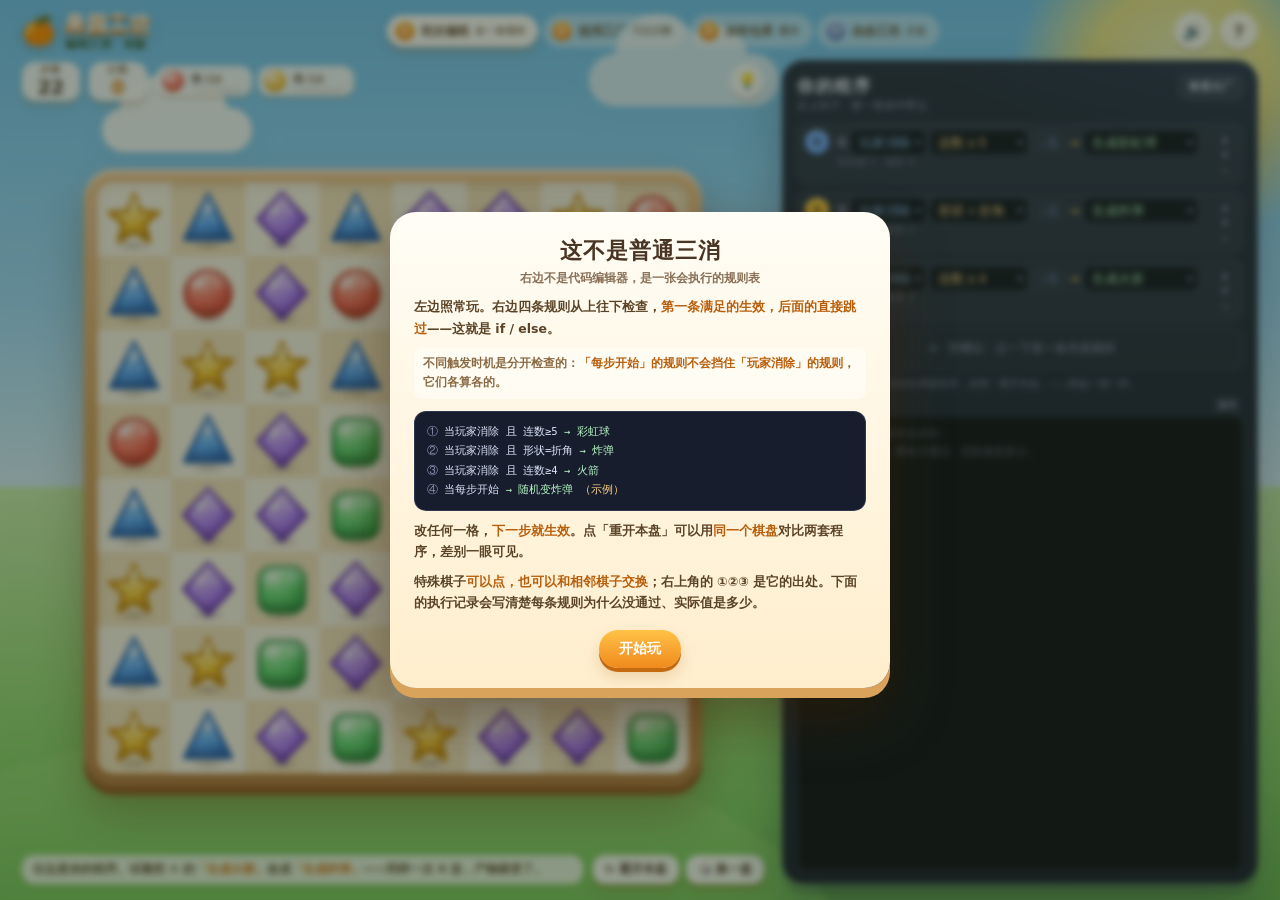
==== site/match3-program/index.html @ a294533b "feat: 新增「编程三消」初版（/match3-program/） - 果园工坊：8×8 三消 + 可编辑 4 槽规则表 + 执行日志 + 4 关 - 引擎/渲染分离，规则按触发时机分 if 链，特" ====
<!DOCTYPE html>
<html lang="zh-CN">
<head>
<meta charset="utf-8">
<meta name="viewport" content="width=device-width, initial-scale=1, viewport-fit=cover">
<meta name="theme-color" content="#6fc3f2">
<title>果园工坊 · 编程三消</title>
<link rel="icon" href="data:image/svg+xml,%3Csvg xmlns='http://www.w3.org/2000/svg' viewBox='0 0 100 100'%3E%3Crect width='100' height='100' rx='22' fill='%23fff3d6'/%3E%3Ccircle cx='32' cy='33' r='18' fill='%23ff6b5b'/%3E%3Cpath d='M67 12 l6.5 13.5 15 2.2 -10.9 10.6 2.6 15 -13.2 -7 -13.2 7 2.6 -15 -10.9 -10.6 15 -2.2z' fill='%23ffc93c'/%3E%3Crect x='18' y='60' width='26' height='26' rx='8' fill='%235fd97a'/%3E%3Cpath d='M68 57 l19 16 -19 16 -19 -16z' fill='%23b07cff'/%3E%3C/svg%3E">
<link rel="stylesheet" href="css/base.css">
<link rel="stylesheet" href="css/style.css">
</head>
<body>

<!-- ===== 背景 ===== -->
<div class="scene" aria-hidden="true">
  <div class="sun"></div>
  <div class="cloud c1"></div>
  <div class="cloud c2"></div>
  <div class="cloud c3"></div>
  <div class="hill h2"></div>
  <div class="hill h1"></div>
</div>

<main class="app">

  <header class="topbar">
    <div class="brand">
      <span class="brand-mark">🍊</span>
      <div class="brand-tx">
        <h1>果园工坊</h1>
        <p>编程三消 <i>·</i> 初版</p>
      </div>
    </div>
    <nav id="levelTabs" class="level-tabs" aria-label="关卡"></nav>
    <div class="top-actions">
      <button id="btnSound" class="ibtn" title="音效开关">🔊</button>
      <button id="btnHelp" class="ibtn" title="怎么玩">?</button>
    </div>
  </header>

  <div class="stage">

    <!-- ================= 左：盘面 ================= -->
    <section class="play-col">
      <div class="hud">
        <div class="hud-stat moves" id="movesBox"><span>步数</span><b id="hudMoves">22</b></div>
        <div class="hud-stat score"><span>分数</span><b id="hudScore">0</b></div>
        <div id="goalbar" class="goalbar"></div>
        <div class="hud-tools">
          <button id="btnHint" class="tool" title="提示">💡</button>
        </div>
      </div>

      <div class="board-wrap" id="boardWrap">
        <div id="board" class="board">
          <div id="cells" class="cells"></div>
          <div id="tiles" class="tiles"></div>
          <div id="ice" class="ice-layer"></div>
          <div id="fx" class="fx"></div>
        </div>
      </div>

      <div class="play-foot">
        <p id="levelTip" class="level-tip"></p>
        <div class="board-actions">
          <button id="btnRestart" class="btn soft">↻ 重开本盘</button>
          <button id="btnNew" class="btn soft">🎲 换一盘</button>
        </div>
      </div>
    </section>

    <!-- ================= 右：程序 ================= -->
    <aside class="panel">
      <div class="panel-head">
        <div>
          <h2>你的程序</h2>
          <p>从上到下 · 第一条命中即止</p>
        </div>
        <button id="btnFactory" class="mini">恢复出厂</button>
      </div>

      <div id="rules" class="rules"></div>

      <div class="panel-note">
        改完，下一步生效。想对比两套程序，就用「重开本盘」——棋盘一模一样。
      </div>

      <div class="log-head">
        <h3>执行记录</h3>
        <button id="btnClearLog" class="mini ghost">清空</button>
      </div>
      <div id="log" class="log">
        <div class="log-empty">走一步。这里会逐条告诉你：<br>哪条规则触发了，哪条没通过、实际值是多少。</div>
      </div>

      <div id="recRow" class="rec-row"></div>
    </aside>

  </div>
</main>

<div id="overlay" class="overlay hidden"><div id="dialog" class="dialog"></div></div>
<div id="toast" class="toast"></div>

<!-- ============================================================
     棋子美术：沿用基础款的 5 个形状宝石（颜色 + 轮廓双通道）
     ============================================================ -->
<svg class="sprite" aria-hidden="true" focusable="false">
  <defs>
    <radialGradient id="g0" cx="34%" cy="26%" r="80%">
      <stop offset="0" stop-color="#ffb3a4"/><stop offset="52%" stop-color="#ff7160"/><stop offset="100%" stop-color="#d93b2b"/>
    </radialGradient>
    <radialGradient id="g1" cx="34%" cy="26%" r="80%">
      <stop offset="0" stop-color="#fff0a8"/><stop offset="52%" stop-color="#ffce3d"/><stop offset="100%" stop-color="#e09a08"/>
    </radialGradient>
    <radialGradient id="g2" cx="34%" cy="26%" r="80%">
      <stop offset="0" stop-color="#b6f5b8"/><stop offset="52%" stop-color="#63d977"/><stop offset="100%" stop-color="#2f9e45"/>
    </radialGradient>
    <radialGradient id="g3" cx="34%" cy="26%" r="80%">
      <stop offset="0" stop-color="#b3dcff"/><stop offset="52%" stop-color="#5aabff"/><stop offset="100%" stop-color="#2a6fd0"/>
    </radialGradient>
    <radialGradient id="g4" cx="34%" cy="26%" r="80%">
      <stop offset="0" stop-color="#e2c6ff"/><stop offset="52%" stop-color="#b481ff"/><stop offset="100%" stop-color="#7a3fd0"/>
    </radialGradient>
    <radialGradient id="shade" cx="50%" cy="50%" r="50%">
      <stop offset="0" stop-color="#3a2410" stop-opacity=".28"/>
      <stop offset="65%" stop-color="#3a2410" stop-opacity=".12"/>
      <stop offset="100%" stop-color="#3a2410" stop-opacity="0"/>
    </radialGradient>
    <linearGradient id="sheen" x1="0" y1="0" x2="0" y2="1">
      <stop offset="0" stop-color="#fff" stop-opacity=".55"/>
      <stop offset=".42" stop-color="#fff" stop-opacity=".04"/>
      <stop offset=".72" stop-color="#000" stop-opacity="0"/>
      <stop offset="1" stop-color="#000" stop-opacity=".2"/>
    </linearGradient>
  </defs>

  <symbol id="a0" viewBox="0 0 100 100">
    <ellipse cx="50" cy="89" rx="27" ry="7" fill="url(#shade)"/>
    <circle cx="50" cy="51" r="33" fill="url(#g0)" stroke="#c9382a" stroke-width="6"/>
    <circle cx="50" cy="51" r="33" fill="url(#sheen)"/>
    <ellipse cx="36" cy="36" rx="11" ry="6.4" fill="#fff" opacity=".62" transform="rotate(-30 36 36)"/>
    <circle cx="64" cy="37" r="3" fill="#fff" opacity=".8"/>
  </symbol>

  <symbol id="a1" viewBox="0 0 100 100">
    <ellipse cx="50" cy="89" rx="27" ry="7" fill="url(#shade)"/>
    <polygon points="50,14 59.7,38.65 86.14,40.26 65.69,57.1 72.34,82.74 50,68.5 27.66,82.74 34.31,57.1 13.86,40.26 40.3,38.65" fill="url(#g1)" stroke="#d08c05" stroke-width="6" stroke-linejoin="round"/>
    <polygon points="50,14 59.7,38.65 86.14,40.26 65.69,57.1 72.34,82.74 50,68.5 27.66,82.74 34.31,57.1 13.86,40.26 40.3,38.65" fill="url(#sheen)"/>
    <ellipse cx="50" cy="27.5" rx="4" ry="7" fill="#fff" opacity=".66"/>
    <circle cx="59" cy="46" r="2.6" fill="#fff" opacity=".75"/>
  </symbol>

  <symbol id="a2" viewBox="0 0 100 100">
    <ellipse cx="50" cy="89" rx="27" ry="7" fill="url(#shade)"/>
    <rect x="17" y="18" width="66" height="66" rx="18" fill="url(#g2)" stroke="#2f9445" stroke-width="6"/>
    <rect x="17" y="18" width="66" height="66" rx="18" fill="url(#sheen)"/>
    <ellipse cx="35" cy="34" rx="10" ry="5.6" fill="#fff" opacity=".6" transform="rotate(-32 35 34)"/>
    <circle cx="64" cy="36" r="2.8" fill="#fff" opacity=".78"/>
  </symbol>

  <symbol id="a3" viewBox="0 0 100 100">
    <ellipse cx="50" cy="89" rx="27" ry="7" fill="url(#shade)"/>
    <path d="M50 14 L84 80 H16 Z" fill="url(#g3)" stroke="#2a6bc4" stroke-width="6" stroke-linejoin="round"/>
    <path d="M50 14 L84 80 H16 Z" fill="url(#sheen)"/>
    <ellipse cx="50" cy="35" rx="5.6" ry="5" fill="#fff" opacity=".62"/>
    <circle cx="60" cy="52" r="2.4" fill="#fff" opacity=".7"/>
  </symbol>

  <symbol id="a4" viewBox="0 0 100 100">
    <ellipse cx="50" cy="89" rx="27" ry="7" fill="url(#shade)"/>
    <polygon points="50,12 85,50 50,88 15,50" fill="url(#g4)" stroke="#6d33c0" stroke-width="6" stroke-linejoin="round"/>
    <polygon points="50,12 85,50 50,88 15,50" fill="url(#sheen)"/>
    <ellipse cx="37" cy="37" rx="8" ry="4.6" fill="#fff" opacity=".62" transform="rotate(-40 37 37)"/>
    <circle cx="62" cy="40" r="2.6" fill="#fff" opacity=".76"/>
  </symbol>
</svg>

<script src="js/engine.js"></script>
<script src="js/audio.js"></script>
<script src="js/view.js"></script>
<script src="js/app.js"></script>
</body>
</html>
---- site/match3-program/css/base.css ----
/* ============================================================
 * 果园消消乐 · 基础款
 * 视觉基调：开心消消乐那种「明亮、圆润、有手绘感」的卡通农场
 * ============================================================ */

:root {
  --ink: #4a3524;
  --ink-2: #8a7057;
  --cream: #fff8e8;
  --wood-1: #e8b479;
  --wood-2: #c98a48;
  --wood-3: #8f5620;
  --accent: #ff9f1c;
  --accent-2: #f07c12;
  --good: #5ec95a;
  --bad: #e8553f;
  --c0: #ff6b5b;
  --c1: #ffc93c;
  --c2: #5fd97a;
  --c3: #4aa8ff;
  --c4: #b07cff;
  --font: "PingFang SC", "Hiragino Sans GB", "Microsoft YaHei", system-ui, -apple-system, sans-serif;
}

* { box-sizing: border-box; margin: 0; padding: 0; -webkit-tap-highlight-color: transparent; }
html, body { height: 100%; }
body {
  font-family: var(--font);
  color: var(--ink);
  background: #b8e6ff;
  overflow: hidden;
  -webkit-font-smoothing: antialiased;
  user-select: none;
}
button { font-family: inherit; cursor: pointer; border: none; background: none; color: inherit; }
.hidden { display: none !important; }

/* ============================================================
   背景场景
   ============================================================ */
.scene {
  position: fixed; inset: 0; z-index: 0; overflow: hidden;
  background: linear-gradient(180deg, #6fc3f2 0%, #9fdcff 34%, #d6f2ff 54%, #c8efae 54.2%, #8ed86f 82%, #6cc457 100%);
}
.sun {
  position: absolute; top: -90px; right: -70px; width: 340px; height: 340px; border-radius: 50%;
  background: radial-gradient(circle, #fff9c4 0%, #ffe97a 38%, rgba(255,232,120,0) 70%);
  opacity: .85;
}
.cloud {
  position: absolute; background: #fff; border-radius: 999px;
  box-shadow: 0 10px 30px rgba(120, 190, 230, .35);
  opacity: .92;
}
.cloud::before, .cloud::after {
  content: ""; position: absolute; background: #fff; border-radius: 50%;
}
.c1 { width: 150px; height: 44px; top: 12%; left: 8%; animation: drift 34s linear infinite; }
.c1::before { width: 70px; height: 70px; left: 18px; top: -32px; }
.c1::after { width: 52px; height: 52px; left: 74px; top: -22px; }
.c2 { width: 110px; height: 34px; top: 26%; right: 12%; animation: drift 46s linear infinite reverse; opacity: .8; }
.c2::before { width: 54px; height: 54px; left: 14px; top: -26px; }
.c2::after { width: 40px; height: 40px; left: 58px; top: -18px; }
.c3 { width: 190px; height: 52px; top: 6%; left: 46%; animation: drift 58s linear infinite; opacity: .7; }
.c3::before { width: 84px; height: 84px; left: 26px; top: -40px; }
.c3::after { width: 62px; height: 62px; left: 96px; top: -28px; }
.c4 { width: 96px; height: 30px; top: 40%; left: 72%; animation: drift 40s linear infinite reverse; opacity: .55; }
.c4::before { width: 46px; height: 46px; left: 10px; top: -22px; }
.c4::after { width: 34px; height: 34px; left: 50px; top: -14px; }
@keyframes drift {
  0% { transform: translateX(-4vw); }
  100% { transform: translateX(14vw); }
}
.hill { position: absolute; bottom: -16vh; border-radius: 50% 50% 0 0 / 90% 90% 0 0; }
.h1 { left: -18vw; width: 86vw; height: 36vh; background: linear-gradient(180deg, #9ee07a, #5cb84a); }
.h2 { right: -22vw; width: 76vw; height: 30vh; background: linear-gradient(180deg, #86d268, #469c3c); }
.h3 { left: 14vw; width: 80vw; height: 22vh; background: linear-gradient(180deg, #b9ec97, #7ac95c); opacity: .9; }

/* ============================================================
   布局
   ============================================================ */
.app {
  position: relative; z-index: 1;
  height: 100dvh; display: flex; flex-direction: column;
  padding: env(safe-area-inset-top) 0 env(safe-area-inset-bottom);
}
.screen { flex: 1; display: flex; flex-direction: column; min-height: 0; }

/* ============================================================
   关卡地图
   ============================================================ */
#scrMap { overflow-y: auto; }
.map-inner {
  width: 100%; margin: auto 0;
  display: flex; flex-direction: column; align-items: center;
}
.logo { text-align: center; padding: 26px 16px 6px; }
.logo h1 {
  font-size: clamp(30px, 6vw, 44px); letter-spacing: 3px; font-weight: 900;
  color: #fff;
  text-shadow: 0 3px 0 #e08a2a, 0 6px 0 #b96a18, 0 12px 24px rgba(120, 60, 0, .35);
  -webkit-text-stroke: 1px rgba(255, 255, 255, .5);
}
.logo p {
  margin-top: 10px; font-size: 13px; font-weight: 700; color: #7a5a34;
  background: rgba(255, 255, 255, .75); display: inline-block; padding: 3px 14px; border-radius: 999px;
}
.mapbar { display: flex; gap: 10px; align-items: center; justify-content: center; padding: 16px 12px 18px; flex-wrap: wrap; }
.pill {
  background: rgba(255, 255, 255, .85); border-radius: 999px; padding: 7px 16px;
  font-weight: 800; font-size: 14px; color: var(--ink); box-shadow: 0 3px 0 rgba(150, 105, 40, .22);
}
.pill b { color: var(--accent-2); font-size: 17px; }
.pill i { font-style: normal; color: var(--ink-2); font-size: 12px; }
.pill-btn {
  background: rgba(255, 255, 255, .85); border-radius: 999px; padding: 7px 16px;
  font-weight: 800; font-size: 13px; color: var(--ink); box-shadow: 0 3px 0 rgba(150, 105, 40, .22);
  transition: transform .12s ease;
}
.pill-btn:hover { transform: translateY(-2px); }
.pill-btn.ghost { background: rgba(255, 255, 255, .55); color: var(--ink-2); font-weight: 700; }

.levels {
  display: grid; grid-template-columns: repeat(4, minmax(0, 1fr)); gap: 14px;
  width: 100%; max-width: 720px; margin: 0 auto; padding: 0 16px 8px;
}
@media (max-width: 640px) { .levels { grid-template-columns: repeat(2, minmax(0, 1fr)); } }

.lvcard {
  position: relative; border-radius: 20px; padding: 14px 12px 12px; text-align: center;
  background: linear-gradient(180deg, #fffdf5, #ffeecb);
  box-shadow: 0 5px 0 #d9a35c, 0 12px 22px rgba(120, 70, 10, .22);
  transition: transform .14s ease, box-shadow .14s ease;
  overflow: hidden;
}
.lvcard:not(.locked):hover { transform: translateY(-4px); box-shadow: 0 9px 0 #d9a35c, 0 18px 28px rgba(120, 70, 10, .26); }
.lvcard .no {
  width: 42px; height: 42px; margin: 0 auto 6px; border-radius: 50%;
  display: grid; place-items: center; font-size: 21px; font-weight: 900; color: #fff;
  background: linear-gradient(180deg, #ffbe4d, #f08a1e);
  box-shadow: inset 0 2px 0 rgba(255, 255, 255, .55), 0 3px 0 #c96c10;
}
.lvcard .nm { font-size: 14px; font-weight: 800; }
.lvcard .gl { font-size: 11px; color: var(--ink-2); margin-top: 3px; min-height: 15px; font-weight: 600; }
.lvcard .st { margin-top: 7px; font-size: 15px; letter-spacing: 2px; color: #ffb400; }
.lvcard .st .off { color: rgba(150, 110, 60, .22); }
.lvcard.locked { filter: grayscale(.85); opacity: .62; }
.lvcard.locked .no { background: linear-gradient(180deg, #c9c2b6, #9d958a); box-shadow: 0 3px 0 #7d766c; }
.lvcard .lock { position: absolute; right: 10px; top: 10px; font-size: 14px; }
.footnote { text-align: center; color: #4e6b38; font-size: 12px; font-weight: 700; padding: 18px 16px 26px; opacity: .8; }

/* ============================================================
   游戏顶栏 / 目标条
   ============================================================ */
.topbar {
  display: flex; align-items: center; gap: 10px; width: 100%; max-width: 760px;
  margin: 0 auto; padding: 10px 14px 6px;
}
.ibtn {
  width: 38px; height: 38px; border-radius: 50%; display: grid; place-items: center;
  background: rgba(255, 255, 255, .9); font-size: 16px; font-weight: 900; color: var(--ink);
  box-shadow: 0 3px 0 rgba(150, 105, 40, .28); transition: transform .12s ease;
  flex: 0 0 auto;
}
.ibtn:hover { transform: translateY(-2px); }
.lvtag { display: flex; align-items: baseline; gap: 6px; font-weight: 800; color: #fff;
  text-shadow: 0 2px 0 rgba(180, 110, 30, .55), 0 4px 10px rgba(90, 50, 0, .3); }
.lvtag b { font-size: 20px; }
.lvtag span { font-size: 13px; opacity: .95; }
.spacer { flex: 1; }
.stat-box {
  display: flex; flex-direction: column; align-items: center; justify-content: center;
  background: rgba(255, 255, 255, .92); border-radius: 14px; padding: 3px 12px; min-width: 62px;
  box-shadow: 0 3px 0 rgba(150, 105, 40, .26);
}
.stat-box span { font-size: 10px; font-weight: 700; color: var(--ink-2); letter-spacing: 1px; }
.stat-box b { font-size: 19px; font-weight: 900; font-variant-numeric: tabular-nums; line-height: 1.15; }
.stat-box.low b { color: var(--bad); animation: pulse 1s ease-in-out infinite; }
@keyframes pulse { 50% { transform: scale(1.14); } }

.goalbar { display: flex; gap: 8px; justify-content: center; flex-wrap: wrap; padding: 4px 12px 10px; }
.goal {
  display: flex; align-items: center; gap: 8px;
  background: rgba(255, 255, 255, .9); border-radius: 14px; padding: 5px 12px 5px 7px;
  box-shadow: 0 3px 0 rgba(150, 105, 40, .22);
}
.goal .dot {
  width: 26px; height: 26px; border-radius: 50%; flex: 0 0 auto;
  background: radial-gradient(circle at 34% 28%, rgba(255, 255, 255, .9), transparent 58%), var(--c);
  box-shadow: inset 0 -3px 4px rgba(0, 0, 0, .2);
}
.goal .gtext { display: flex; flex-direction: column; min-width: 54px; }
.goal .gline { display: flex; align-items: baseline; gap: 2px; font-weight: 900; font-size: 14px; font-variant-numeric: tabular-nums; }
.goal .gline i { font-style: normal; font-size: 11px; color: var(--ink-2); font-weight: 700; }
.goal .gbar { height: 4px; border-radius: 3px; background: rgba(140, 110, 70, .22); margin-top: 3px; overflow: hidden; }
.goal .gbar i { display: block; height: 100%; border-radius: 3px; background: var(--c, var(--accent)); transition: width .25s ease; }
.goal.done { background: #e4fbd7; }
.goal.done::after { content: "✓"; color: #3f9c33; font-weight: 900; font-size: 15px; }
.goal.star .dot { background: radial-gradient(circle at 34% 28%, #fff, transparent 58%), linear-gradient(160deg, #ffd93b, #f0a01a); }
.goal.star .gbar i { background: linear-gradient(90deg, #ffd93b, #f0a01a); }

/* ============================================================
   棋盘
   ============================================================ */
.board-wrap {
  flex: 1; min-height: 0; display: flex; align-items: center; justify-content: center;
  padding: 0 12px;
}
.board {
  touch-action: none;
  flex: none;              /* 绝不被 flex 压扁：棋盘必须永远是正方形 */
  --cell: 56px;
  --pad: 13px;
  position: relative;
  width: calc(var(--cell) * 8 + var(--pad) * 2);
  height: calc(var(--cell) * 8 + var(--pad) * 2);
  padding: var(--pad);
  border-radius: 30px;
  background: linear-gradient(180deg, #efc189 0%, #d29a56 42%, #b87a37 100%);
  box-shadow:
    inset 0 4px 0 rgba(255, 255, 255, .6),
    inset 0 -10px 0 rgba(110, 60, 10, .2),
    0 8px 0 #8f5620,
    0 26px 46px rgba(80, 40, 0, .34);
}
.board::before {
  /* 木框上的高光 */
  content: ""; position: absolute; inset: 4px; border-radius: 26px;
  border: 2px solid rgba(255, 255, 255, .28); pointer-events: none;
}
.cells, .tiles, .fx {
  position: absolute; left: var(--pad); top: var(--pad);
  width: calc(var(--cell) * 8); height: calc(var(--cell) * 8);
}
.cells {
  display: grid; grid-template-columns: repeat(8, var(--cell)); grid-template-rows: repeat(8, var(--cell));
  border-radius: 16px; overflow: hidden; background: #fdf0d5;
  box-shadow: inset 0 4px 12px rgba(140, 90, 25, .3);
}
.cell { background: rgba(255, 255, 255, .5); }
.cell.alt { background: rgba(226, 193, 140, .28); }
.tiles { border-radius: 16px; overflow: hidden; }
.fx { pointer-events: none; overflow: visible; z-index: 6; }

/* ============================================================
   棋子
   ============================================================ */
.tile {
  position: absolute; left: 0; top: 0;
  width: var(--cell); height: var(--cell);
  padding: calc(var(--cell) * .04);
  will-change: transform;
  z-index: 2;
}
.tile.dragging { z-index: 9; }
.tile.grab { z-index: 8; }
.tile.grab .art { transform: scale(1.1); transition: transform .1s ease; }
.tile .art { position: relative; width: 100%; height: 100%; }
.tile .board-svg, .tile .ov { position: absolute; inset: 0; width: 100%; height: 100%; display: block; overflow: visible; }

/* 选中 */
.tile.sel::after {
  content: ""; position: absolute; inset: 5%; border-radius: 50%;
  box-shadow: 0 0 0 3px rgba(255, 255, 255, .95), 0 0 20px 6px rgba(255, 235, 130, .85);
  animation: selPulse 1.1s ease-in-out infinite;
  pointer-events: none;
}
@keyframes selPulse { 50% { opacity: .55; transform: scale(.94); } }
.tile.sel .art { animation: pick .5s ease-in-out infinite alternate; }
@keyframes pick { from { transform: scale(1.02); } to { transform: scale(1.1); } }

/* 被匹配到的一瞬 */
.tile.hit .art { animation: hit .15s ease-out; }
@keyframes hit { 50% { transform: scale(1.18); filter: brightness(1.45) saturate(1.25); } }

/* 消除 */
.tile.pop .art { animation: pop .19s cubic-bezier(.4, 0, .8, .6) forwards; }
@keyframes pop {
  0% { transform: scale(1); }
  35% { transform: scale(1.22); filter: brightness(1.3); }
  100% { transform: scale(0) rotate(18deg); opacity: 0; }
}

/* 落地压扁 */
.tile.land .art { animation: land .17s ease-out; transform-origin: 50% 100%; }
@keyframes land {
  0% { transform: scale(1.18, .8); }
  55% { transform: scale(.95, 1.06); }
  100% { transform: scale(1, 1); }
}

/* 无效交换 */
.tile.nope .art { animation: nope .32s ease; }
@keyframes nope {
  20% { transform: translateX(-4px) rotate(-4deg); }
  55% { transform: translateX(4px) rotate(4deg); }
  85% { transform: translateX(-2px) rotate(-1deg); }
}

/* 特殊棋子诞生 */
.tile.birth .art { animation: birth .36s cubic-bezier(.2, 1.5, .4, 1); }
@keyframes birth {
  0% { transform: scale(.35) rotate(-50deg); }
  65% { transform: scale(1.3) rotate(10deg); }
  100% { transform: scale(1) rotate(0); }
}

/* 提示 */
.tile.hint .art { animation: hint .6s ease-in-out 3; }
@keyframes hint {
  0%, 100% { transform: translateY(0) scale(1); }
  35% { transform: translateY(-9%) scale(1.09); }
  70% { transform: translateY(2%) scale(.97); }
}

/* 火箭标记 */
.tile .ov .glow { filter: drop-shadow(0 0 6px rgba(255, 255, 255, .95)); }
.tile.sp-rocketH .art, .tile.sp-rocketV .art { animation: rocketPulse 1.6s ease-in-out infinite; }
@keyframes rocketPulse { 50% { filter: drop-shadow(0 0 7px rgba(255, 245, 180, .95)); } }

/* 炸弹 */
.tile.sp-bomb .art { animation: bombPulse 1.3s ease-in-out infinite; }
@keyframes bombPulse {
  0%, 100% { transform: scale(1); filter: drop-shadow(0 0 0 rgba(255, 160, 40, 0)); }
  50% { transform: scale(1.05); filter: drop-shadow(0 0 9px rgba(255, 140, 30, .9)); }
}
.tile.sp-bomb .spark { animation: spark .7s ease-in-out infinite; transform-origin: 82px 27px; }
@keyframes spark { 50% { opacity: .45; transform: scale(.75); } }

/* 彩虹球 */
.rainbow {
  position: relative; width: 100%; height: 100%; border-radius: 50%;
  background: conic-gradient(from 0deg, #ff6b6b, #ffd93b, #5fd97a, #4aa8ff, #b07cff, #ff6b6b);
  box-shadow:
    inset 0 -5px 12px rgba(60, 20, 90, .35),
    inset 0 5px 12px rgba(255, 255, 255, .55),
    0 0 16px rgba(190, 150, 255, .8);
  animation: spin 3.4s linear infinite;
  display: grid; place-items: center;
}
@keyframes spin { to { rotate: 360deg; } }
.rainbow::before {
  content: ""; position: absolute; inset: 20%; border-radius: 50%;
  background: radial-gradient(circle at 34% 28%, rgba(255, 255, 255, .95), rgba(255, 255, 255, .25) 46%, transparent 66%);
}
.rainbow::after {
  content: "★"; position: relative; font-size: calc(var(--cell) * .3); color: #fff;
  text-shadow: 0 0 10px rgba(255, 255, 255, .95);
  animation: twinkle 1.6s ease-in-out infinite;
}
@keyframes twinkle { 50% { transform: scale(.78) rotate(20deg); opacity: .75; } }

/* ============================================================
   特效层
   ============================================================ */
.pt {
  position: absolute; width: 8px; height: 8px; border-radius: 50%;
  pointer-events: none; opacity: .95;
  animation: fly var(--dur, .55s) cubic-bezier(.2, .7, .4, 1) forwards;
}
@keyframes fly {
  0% { transform: translate(0, 0) scale(1); opacity: 1; }
  100% { transform: translate(var(--dx), var(--dy)) scale(.2); opacity: 0; }
}
.ring {
  position: absolute; border-radius: 50%; pointer-events: none;
  border: 3px solid rgba(255, 226, 130, .95);
  animation: ringOut .42s ease-out forwards;
}
@keyframes ringOut {
  from { transform: scale(.2); opacity: 1; }
  to { transform: scale(1.5); opacity: 0; }
}
.beam {
  position: absolute; pointer-events: none; border-radius: 99px;
  background: linear-gradient(90deg, transparent, rgba(255, 250, 200, .95), transparent);
  animation: beamOut .34s ease-out forwards;
}
@keyframes beamOut {
  0% { transform: scaleY(.2); opacity: 1; }
  70% { opacity: .85; }
  100% { transform: scaleY(1); opacity: 0; }
}
.pop-score {
  position: absolute; pointer-events: none; font-weight: 900; font-size: 17px;
  color: #fff; -webkit-text-stroke: 1.5px rgba(160, 90, 10, .55);
  text-shadow: 0 2px 6px rgba(90, 50, 0, .45);
  animation: floatUp .75s ease-out forwards;
  white-space: nowrap;
}
@keyframes floatUp {
  0% { transform: translate(-50%, 0) scale(.6); opacity: 0; }
  30% { transform: translate(-50%, -14px) scale(1.15); opacity: 1; }
  100% { transform: translate(-50%, -46px) scale(1); opacity: 0; }
}
.combo-text {
  position: absolute; left: 50%; top: 34%; transform: translate(-50%, -50%);
  font-size: clamp(26px, 5vw, 40px); font-weight: 900; font-style: italic; letter-spacing: 2px;
  color: #ffd93b; -webkit-text-stroke: 2px #b5590a;
  text-shadow: 0 4px 0 #b5590a, 0 10px 24px rgba(120, 50, 0, .55);
  pointer-events: none; white-space: nowrap;
  animation: comboIn .8s cubic-bezier(.2, 1.4, .4, 1) forwards;
}
.combo-text.lv2 { color: #ffb35c; }
.combo-text.lv3 { color: #ff8fa8; }
.combo-text.lv4 { color: #c9a4ff; }
@keyframes comboIn {
  0% { transform: translate(-50%, -50%) scale(.3) rotate(-8deg); opacity: 0; }
  30% { transform: translate(-50%, -50%) scale(1.12) rotate(2deg); opacity: 1; }
  70% { transform: translate(-50%, -50%) scale(1) rotate(0); opacity: 1; }
  100% { transform: translate(-50%, -90%) scale(.95); opacity: 0; }
}
.board.shake { animation: shakeBoard .3s ease; }
@keyframes shakeBoard {
  25% { transform: translate(4px, -3px) rotate(.4deg); }
  50% { transform: translate(-4px, 3px) rotate(-.4deg); }
  75% { transform: translate(2px, 1px); }
}
.board.flash::after {
  content: ""; position: absolute; inset: 0; border-radius: 30px;
  background: rgba(255, 255, 255, .55); pointer-events: none;
  animation: flashOut .34s ease-out forwards;
}
@keyframes flashOut { to { opacity: 0; } }

/* ============================================================
   底部按钮
   ============================================================ */
.actions { display: flex; gap: 12px; justify-content: center; padding: 10px 16px 16px; }
.btn {
  border-radius: 16px; padding: 10px 22px; font-weight: 800; font-size: 14px;
  background: linear-gradient(180deg, #ffc45c, #f2911b); color: #fff;
  text-shadow: 0 1px 0 rgba(150, 80, 0, .45);
  box-shadow: 0 4px 0 #c96c10, 0 10px 18px rgba(120, 60, 0, .25);
  transition: transform .1s ease, box-shadow .1s ease;
}
.btn:active { transform: translateY(3px); box-shadow: 0 1px 0 #c96c10; }
.btn.soft {
  background: rgba(255, 255, 255, .93); color: var(--ink);
  text-shadow: none; box-shadow: 0 4px 0 rgba(150, 105, 40, .3), 0 8px 16px rgba(120, 70, 10, .16);
}
.btn.soft:active { box-shadow: 0 1px 0 rgba(150, 105, 40, .3); }

/* ============================================================
   弹窗
   ============================================================ */
.overlay {
  position: fixed; inset: 0; z-index: 50; display: grid; place-items: center;
  background: rgba(30, 40, 20, .45); backdrop-filter: blur(3px);
  animation: fadeIn .18s ease;
  padding: 20px;
}
@keyframes fadeIn { from { opacity: 0; } }
.dialog {
  width: min(380px, 92vw); border-radius: 26px; padding: 26px 22px 22px; text-align: center;
  background: linear-gradient(180deg, #fffdf6, #ffeecd);
  box-shadow: 0 10px 0 #d9a35c, 0 30px 60px rgba(60, 30, 0, .45);
  animation: dialogIn .32s cubic-bezier(.2, 1.4, .45, 1);
}
@keyframes dialogIn { from { transform: scale(.75) translateY(20px); opacity: 0; } }
.dialog h2 { font-size: 26px; font-weight: 900; letter-spacing: 1px; }
.dialog.win h2 { color: #f2911b; }
.dialog.lose h2 { color: #d8563c; }
.dialog .sub { color: var(--ink-2); font-size: 13px; font-weight: 700; margin-top: 6px; }
.dialog .stars { font-size: 40px; letter-spacing: 6px; margin: 12px 0 4px; color: #ffc02e; line-height: 1; }
.dialog .stars .off { color: rgba(160, 120, 60, .22); }
.dialog .stars span { display: inline-block; animation: starPop .5s cubic-bezier(.2, 1.6, .4, 1) backwards; }
.dialog .stars span:nth-child(2) { animation-delay: .16s; }
.dialog .stars span:nth-child(3) { animation-delay: .32s; }
@keyframes starPop { from { transform: scale(0) rotate(-120deg); opacity: 0; } }
.dialog .scoreline { margin: 10px 0 2px; font-size: 15px; font-weight: 800; }
.dialog .scoreline b { font-size: 26px; color: #f2911b; font-variant-numeric: tabular-nums; }
.dialog .tip { font-size: 12.5px; color: var(--ink-2); margin-top: 8px; line-height: 1.6; font-weight: 600; }
.dialog .btns { display: flex; gap: 10px; justify-content: center; margin-top: 18px; flex-wrap: wrap; }
.dialog .btns .btn { padding: 10px 20px; font-size: 14px; }

/* ============================================================
   Toast
   ============================================================ */
.toast {
  position: fixed; left: 50%; bottom: 84px; transform: translate(-50%, 16px);
  z-index: 60; padding: 10px 20px; border-radius: 999px;
  background: rgba(52, 38, 22, .92); color: #fff; font-size: 13.5px; font-weight: 700;
  opacity: 0; pointer-events: none; transition: opacity .22s ease, transform .22s ease;
  max-width: 86vw; text-align: center;
}
.toast.show { opacity: 1; transform: translate(-50%, 0); }

/* ============================================================
   杂项
   ============================================================ */
.sprite { position: absolute; width: 0; height: 0; overflow: hidden; }
@media (max-width: 520px) {
  .logo { padding-top: 18px; }
  .actions { padding-bottom: 10px; }
  .stat-box { min-width: 54px; padding: 2px 9px; }
}


/* ---------- 窄屏：让关卡地图刚好一屏放下 ---------- */
@media (max-width: 430px) {
  .logo { padding-top: 4px; }
  .logo h1 { font-size: 30px; }
  .mapbar { margin-top: 4px; }
  .levels { gap: 10px; padding: 6px 12px 0; }
  .footnote { margin: 10px 0 6px; font-size: 12px; }
}
---- site/match3-program/css/style.css ----
/* ============================================================
 * 编程三消 · 布局 / 程序控制台
 * 盘面与棋子沿用 base.css（快乐果园那套），这里只加：
 *   - 左右分栏
 *   - 深色「程序」面板
 *   - 冰面 / 规则徽章 / 规则触发标签
 * ============================================================ */

/* ---------------- 顶部 ---------------- */
.topbar {
  display: flex; align-items: center; gap: 14px;
  width: 100%; max-width: 1280px; margin: 0 auto;
  padding: 10px 22px 8px; flex: 0 0 auto;
}
.brand { display: flex; align-items: center; gap: 9px; flex: 0 0 auto; }
.brand-mark { font-size: 27px; filter: drop-shadow(0 3px 5px rgba(90,50,0,.35)); }
.brand-tx h1 {
  font-size: 20px; font-weight: 900; letter-spacing: 1.5px; color: #fff;
  text-shadow: 0 2px 0 #e08a2a, 0 4px 0 #b96a18, 0 8px 18px rgba(90,50,0,.35);
}
.brand-tx p { font-size: 10.5px; font-weight: 800; color: #31552b; letter-spacing: .5px; margin-top: 1px; }
.brand-tx p i { font-style: normal; opacity: .5; }

.level-tabs { display: flex; gap: 6px; flex: 1; justify-content: center; flex-wrap: wrap; }
.lv-tab {
  display: flex; align-items: center; gap: 6px;
  background: rgba(255, 255, 255, .42); border: 1px solid rgba(255,255,255,.55);
  border-radius: 999px; padding: 5px 12px 5px 7px;
  font-size: 11.5px; font-weight: 800; color: #5b4226;
  transition: transform .12s ease, background .12s ease;
}
.lv-tab:hover { transform: translateY(-1px); background: rgba(255,255,255,.7); }
.lv-tab.active { background: #fff; box-shadow: 0 3px 0 rgba(150,105,40,.24), 0 6px 14px rgba(120,70,10,.16); }
.lv-tab .no {
  width: 20px; height: 20px; border-radius: 50%; display: grid; place-items: center;
  background: linear-gradient(180deg, #ffbe4d, #f08a1e); color: #fff; font-size: 11px;
  box-shadow: inset 0 1px 0 rgba(255,255,255,.6);
}
.lv-tab.sandbox .no { background: linear-gradient(180deg, #9bb7e8, #5c7fbe); }
.lv-tab .sm { font-size: 10px; opacity: .7; font-weight: 700; }

.top-actions { display: flex; gap: 8px; flex: 0 0 auto; }

/* ---------------- 主舞台 ---------------- */
.stage {
  flex: 1; min-height: 0; display: grid;
  grid-template-columns: minmax(0, 1fr) 476px;
  gap: 18px; width: 100%; max-width: 1280px; margin: 0 auto;
  padding: 0 22px 16px;
}
.play-col { display: flex; flex-direction: column; min-width: 0; min-height: 0; }

/* ---------------- HUD ---------------- */
.hud { display: flex; align-items: center; gap: 9px; padding: 2px 0 9px; min-height: 48px; flex-wrap: wrap; }
.hud-stat {
  display: flex; flex-direction: column; align-items: center; justify-content: center;
  background: rgba(255,255,255,.94); border-radius: 13px; padding: 2px 12px; min-width: 58px;
  box-shadow: 0 3px 0 rgba(150,105,40,.24), 0 6px 14px rgba(120,70,10,.1);
  flex: 0 0 auto;
}
.hud-stat span { font-size: 9.5px; font-weight: 800; color: var(--ink-2); letter-spacing: 1px; }
.hud-stat b { font-size: 19px; font-weight: 900; line-height: 1.15; font-variant-numeric: tabular-nums; }
.hud-stat.score b { color: #e07a10; }
.hud-stat.low b { color: var(--bad); animation: pulse 1s ease-in-out infinite; }

.hud .goalbar { flex: 1; justify-content: flex-start; padding: 0; gap: 6px; }
.hud .goal { padding: 4px 10px 4px 6px; border-radius: 12px; }
.hud .goal .dot { width: 22px; height: 22px; }
.hud .goal .gtext { min-width: 50px; }
.hud .goal .gline { font-size: 12.5px; }
.hud .goal .gbar { height: 3px; }

.hud-tools { display: flex; gap: 6px; flex: 0 0 auto; }
.tool {
  width: 34px; height: 34px; border-radius: 50%; display: grid; place-items: center;
  background: rgba(255,255,255,.9); font-size: 15px;
  box-shadow: 0 3px 0 rgba(150,105,40,.24); transition: transform .12s ease;
}
.tool:hover { transform: translateY(-2px); }

/* ---------------- 盘面 ---------------- */
.board-wrap { flex: 1; min-height: 0; display: flex; align-items: center; justify-content: center; padding: 0; }
.board { transition: opacity .2s ease; }
.board.locked { opacity: .9; }

/* 冰面层：盖在棋子上、特效下 */
.ice-layer {
  position: absolute; left: var(--pad); top: var(--pad);
  width: calc(var(--cell) * 8); height: calc(var(--cell) * 8);
  border-radius: 16px; overflow: hidden; pointer-events: none; z-index: 3;
}
.ice {
  position: absolute; left: 0; top: 0; width: var(--cell); height: var(--cell);
  padding: 2px; z-index: 1;
}
.ice::before {
  content: ""; position: absolute; inset: 2px; border-radius: 16%;
  background:
    linear-gradient(135deg, rgba(240,252,255,.72) 0%, rgba(170,225,255,.28) 42%, rgba(255,255,255,.62) 100%),
    repeating-linear-gradient(118deg, transparent 0 8px, rgba(255,255,255,.42) 8px 9px, transparent 9px 17px);
  border: 1.5px solid rgba(255,255,255,.85);
  box-shadow:
    inset 0 0 12px rgba(140, 210, 255, .85),
    inset 0 -3px 6px rgba(90, 160, 210, .28),
    0 1px 4px rgba(40, 110, 160, .28);
}
.ice::after {
  content: "❄"; position: absolute; right: 3px; top: 0;
  font-size: calc(var(--cell) * .2); line-height: 1.2;
  color: rgba(255,255,255,.95); text-shadow: 0 0 7px rgba(130,205,255,.95);
}
.ice.melt { animation: iceMelt .42s ease-out forwards; }
@keyframes iceMelt {
  0% { opacity: 1; scale: 1; }
  35% { opacity: .85; scale: 1.08; }
  100% { opacity: 0; scale: 1.35; rotate: 8deg; }
}

/* 特殊棋子右上角：第几条规则生的 */
.rule-badge {
  position: absolute; right: 1px; top: 1px; z-index: 4;
  width: calc(var(--cell) * .28); height: calc(var(--cell) * .28);
  border-radius: 50%; display: grid; place-items: center;
  font-size: calc(var(--cell) * .16); font-weight: 900; font-style: normal;
  color: #21160a; line-height: 1;
  box-shadow: 0 1px 3px rgba(0,0,0,.4), inset 0 1px 0 rgba(255,255,255,.7);
  pointer-events: none;
}

/* 规则触发时棋盘上飘的标签 */
.rule-tag {
  position: absolute; z-index: 8; transform: translate(-50%, 0);
  font-size: 10.5px; font-weight: 900; color: #21160a; white-space: nowrap;
  padding: 2px 7px; border-radius: 999px;
  box-shadow: 0 2px 7px rgba(0,0,0,.35), inset 0 1px 0 rgba(255,255,255,.55);
  pointer-events: none;
  animation: ruleTag .9s cubic-bezier(.2, 1.2, .4, 1) forwards;
}
@keyframes ruleTag {
  0% { opacity: 0; transform: translate(-50%, 6px) scale(.7); }
  22% { opacity: 1; transform: translate(-50%, -6px) scale(1.06); }
  70% { opacity: 1; transform: translate(-50%, -18px) scale(1); }
  100% { opacity: 0; transform: translate(-50%, -34px) scale(.95); }
}
.pop-score.bonus { color: #8ff0a4; -webkit-text-stroke: 1.5px rgba(20,90,40,.55); }

/* ---------------- 盘面下方 ---------------- */
.play-foot { flex: 0 0 auto; display: flex; align-items: center; gap: 10px; padding: 9px 0 0; }
.level-tip {
  flex: 1; min-width: 0; font-size: 11.5px; line-height: 1.45; font-weight: 700; color: #5b4a33;
  background: rgba(255,255,255,.8); border-radius: 12px; padding: 6px 11px;
  box-shadow: 0 2px 0 rgba(150,105,40,.14);
}
.level-tip b { color: #c96c10; }
.board-actions { display: flex; gap: 7px; flex: 0 0 auto; }
.board-actions .btn { padding: 7px 12px; font-size: 11.5px; border-radius: 12px; }

/* ============================================================
   右侧：程序控制台
   ============================================================ */
.panel {
  display: flex; flex-direction: column; min-height: 0;
  background:
    radial-gradient(700px 300px at 110% -10%, rgba(90, 130, 220, .18), transparent 60%),
    linear-gradient(180deg, #222c42 0%, #161d2d 100%);
  border: 1px solid rgba(140, 165, 220, .22);
  border-radius: 22px; padding: 14px 14px 12px;
  color: #e8ecf8;
  box-shadow: 0 10px 0 rgba(30, 40, 60, .18), 0 26px 50px rgba(30, 40, 60, .32);
  overflow: hidden;
}
.panel-head { display: flex; align-items: flex-start; justify-content: space-between; gap: 8px; flex: 0 0 auto; }
.panel-head h2 { font-size: 17px; font-weight: 900; letter-spacing: 1.5px; }
.panel-head p { font-size: 10.5px; color: #8f98b8; margin-top: 1px; }
.mini {
  background: rgba(255,255,255,.06); border: 1px solid rgba(140,165,220,.28);
  color: #c9d4ee; border-radius: 8px; padding: 4px 9px; font-size: 10.5px; font-weight: 700;
  transition: border-color .12s ease, color .12s ease; white-space: nowrap;
}
.mini:hover { border-color: #6ea8fe; color: #fff; }
.mini.ghost { background: none; border-color: transparent; color: #7d88a8; padding: 2px 4px; }
.mini.ghost:hover { color: #c9d4ee; }

.rules { display: flex; flex-direction: column; gap: 6px; margin-top: 10px; flex: 0 0 auto; }
.rule {
  --rc: #6ea8fe;
  display: grid; grid-template-columns: 24px minmax(0, 1fr) 20px; gap: 7px; align-items: flex-start;
  background: rgba(255,255,255,.045); border: 1px solid rgba(140,165,220,.16);
  border-radius: 11px; padding: 6px 7px 5px;
  transition: background .15s ease, border-color .15s ease, box-shadow .15s ease;
}
.rule:hover { background: rgba(255,255,255,.068); border-color: rgba(140,165,220,.32); }
.rule.off { opacity: .5; }
.rule.fire { animation: ruleFlash .65s ease; }
@keyframes ruleFlash {
  0% { background: rgba(255,255,255,.16); border-color: var(--rc); box-shadow: 0 0 0 1px var(--rc), 0 0 18px var(--rc); }
  100% { background: rgba(255,255,255,.045); border-color: rgba(140,165,220,.16); box-shadow: none; }
}
.rule-no {
  width: 24px; height: 24px; border-radius: 50%; display: grid; place-items: center;
  background: var(--rc); color: #171207; font-size: 12px; font-weight: 900;
  box-shadow: inset 0 1px 0 rgba(255,255,255,.55), 0 1px 3px rgba(0,0,0,.35);
  flex: 0 0 auto;
}
.rule-seq {
  display: flex; flex-direction: column; gap: 1px; align-items: center; margin-top: 2px;
}
.rule-seq button {
  width: 18px; height: 15px; border-radius: 4px; display: grid; place-items: center;
  color: #7d88a8; font-size: 9px; line-height: 1;
}
.rule-seq button:hover { color: #fff; background: rgba(255,255,255,.1); }
.rule-main { min-width: 0; }
.rule-line { display: flex; align-items: center; gap: 4px; flex-wrap: wrap; min-height: 24px; }
.kw { font-size: 10.5px; color: #8f98b8; font-weight: 700; }
.arrow { color: #ffd166; font-size: 12px; font-weight: 900; padding: 0 1px; }
.and { font-size: 9.5px; color: #7d88a8; }
.tok {
  appearance: none; -webkit-appearance: none;
  background-color: #0d1320;
  background-image: url("data:image/svg+xml,%3Csvg xmlns='http://www.w3.org/2000/svg' width='8' height='5'%3E%3Cpath d='M0 0l4 5 4-5z' fill='%238fa3d6'/%3E%3C/svg%3E");
  background-repeat: no-repeat; background-position: right 4px center; background-size: 6px 4px;
  color: #dfe7fa;
  border: 1px solid rgba(140,165,220,.26); border-radius: 6px;
  font: 11px/1.2 inherit; padding: 4px 14px 4px 7px; max-width: 132px;
  cursor: pointer; outline: none;
}
.tok:hover { border-color: rgba(140,165,220,.55); }
.tok:focus { border-color: #6ea8fe; box-shadow: 0 0 0 2px rgba(110,168,254,.2); }
.tok.trig { color: #8fc1ff; }
.tok.cond { color: #ffd38a; }
.tok.act { color: #b7f7c6; }
.tok:disabled { cursor: default; }
.cond2 { display: flex; align-items: center; gap: 2px; }
.xcond {
  width: 16px; height: 16px; border-radius: 4px; display: grid; place-items: center;
  color: #7d88a8; font-size: 10px; line-height: 1;
}
.xcond:hover { color: #ff9b8a; background: rgba(255,80,60,.12); }
.addcond {
  font-size: 9.5px; color: #7fa2d8; border: 1px dashed rgba(127,162,216,.45);
  border-radius: 6px; padding: 2px 5px; line-height: 1.2;
}
.addcond:hover { color: #fff; border-color: #6ea8fe; }

.rule-sub { font-size: 9.5px; color: #707b9a; margin-top: 1px; padding-left: 1px; }
.rule-sub b { color: var(--rc); font-weight: 800; }

.rule.empty {
  display: flex; align-items: center; justify-content: center; gap: 7px;
  padding: 12px 8px; border-style: dashed; border-color: rgba(140,165,220,.3);
  background: rgba(255,255,255,.018); color: #8f98b8; font-size: 11.5px; cursor: pointer;
}
.rule.empty:hover { color: #cfe0ff; border-color: #6ea8fe; }
.rule.empty .plus { font-size: 16px; line-height: 1; }

.panel-note {
  flex: 0 0 auto; font-size: 10px; line-height: 1.5; color: #7d88a8;
  padding: 7px 2px 4px;
}

.log-head { display: flex; align-items: center; justify-content: space-between; flex: 0 0 auto; margin-top: 1px; }
.log-head h3 { font-size: 11.5px; letter-spacing: 1.5px; color: #aab6d6; font-weight: 800; }
.log {
  flex: 1 1 0; min-height: 96px; overflow-y: auto;
  background: #0a0e17; border: 1px solid rgba(140,165,220,.16); border-radius: 10px;
  padding: 8px 9px; font: 10.5px/1.55 ui-monospace, Menlo, Consolas, monospace;
  scrollbar-width: thin; scrollbar-color: #33415f #0a0e17;
}
.log::-webkit-scrollbar { width: 6px; }
.log::-webkit-scrollbar-thumb { background: #33415f; border-radius: 6px; }
.log-empty { color: #59637e; line-height: 1.7; }
.log-move { padding-bottom: 7px; margin-bottom: 7px; border-bottom: 1px dashed rgba(140,165,220,.14); }
.log-move:last-child { border-bottom: none; margin-bottom: 0; padding-bottom: 0; }
.log-title { display: flex; align-items: baseline; justify-content: space-between; gap: 8px; color: #c7d3ec; font-weight: 700; }
.log-title .gain { color: #ffd166; font-weight: 800; }
.log-title .chain { color: #8f98b8; font-size: 9.5px; }
.log-sec { margin-top: 4px; padding-left: 1px; }
.log-gdesc { color: #6f7c9d; font-size: 9.5px; }
.log-sec.turn .log-gdesc { color: #7fa2d8; }
.log-line { display: flex; align-items: baseline; gap: 5px; }
.log-line .no { color: var(--rc, #6ea8fe); font-weight: 900; }
.log-line.fire { color: #6ee7a0; }
.log-line.fire .txt { color: #a7f3c4; }
.log-line.skip { color: #5f6b8a; }
.log-line.skip .txt { color: #5f6b8a; }
.log-line.none { color: #7d88a8; }
.log-line.none .txt { color: #7d88a8; }
.log-line .txt { min-width: 0; }
.log-line .tail { color: #4f5a75; font-size: 9px; }

.rec-row { flex: 0 0 auto; padding-top: 8px; display: flex; justify-content: flex-end; }
.rec-row:empty { display: none; padding-top: 0; }
.rec-btn {
  background: rgba(110,168,254,.12); border: 1px solid rgba(110,168,254,.38); color: #a9c8ff;
  border-radius: 8px; padding: 5px 10px; font-size: 10.5px; font-weight: 700;
}
.rec-btn:hover { background: rgba(110,168,254,.2); color: #fff; }

/* ---------------- 帮助 / 结算 ---------------- */
.help-demo {
  margin: 12px 0; padding: 10px 12px; border-radius: 12px;
  background: #171d2c; color: #dbe4fa; text-align: left;
  font: 10.5px/1.85 ui-monospace, Menlo, monospace;
  border: 1px solid rgba(140,165,220,.2);
}
.help-demo .h { color: #8f98b8; }
.help-demo .a { color: #b7f7c6; }
.help-demo .c { color: #ffd38a; }
.dialog h2 .sub2 { display: block; font-size: 12px; color: var(--ink-2); font-weight: 700; letter-spacing: 0; margin-top: 4px; }
.dialog .progline { font-size: 11.5px; color: var(--ink-2); margin-top: 8px; font-weight: 700; line-height: 1.6; }
.dialog .progline b { color: #c96c10; }

/* ---------------- 响应式 ---------------- */
@media (max-width: 1080px) {
  .stage { grid-template-columns: minmax(0, 1fr) 420px; padding: 0 14px 12px; }
  .topbar { padding: 8px 14px 6px; }
  .lv-tab .sm { display: none; }
}
@media (max-width: 900px) {
  body { overflow: auto; }
  .app { height: auto; min-height: 100dvh; }
  .stage { grid-template-columns: 1fr; padding: 0 12px 24px; }
  .play-col { height: auto; }
  .board-wrap { height: min(78vw, 560px); flex: none; }
  .panel { min-height: 520px; height: 70vh; overflow-y: auto; }
  .topbar { flex-wrap: wrap; }
  .level-tabs { order: 3; flex-basis: 100%; justify-content: flex-start; }
}
@media (max-width: 520px) {
  .brand-tx h1 { font-size: 18px; }
  .brand-tx p { display: none; }
  .topbar { padding: 6px 10px 4px; gap: 8px; }
  .stage { padding: 0 10px 18px; }
  .hud { gap: 6px; }
  .hud-stat { min-width: 50px; padding: 2px 8px; }
  .hud .goal { padding: 3px 7px 3px 4px; }
  .hud .goal .dot { width: 18px; height: 18px; }
  .panel { padding: 12px 10px; }
  .tok { max-width: 108px; font-size: 10.5px; }
  .play-foot { flex-wrap: wrap; }
  .level-tip { flex-basis: 100%; }
  .board-actions { width: 100%; justify-content: flex-end; }
}

/* ---------------- 补充：目标 / 对话框按钮 ---------------- */
.lv-tab .st { color: #f0a01a; font-size: 10px; line-height: 1; text-shadow: 0 1px 0 #fff; }
.goal.ice .dot {
  position: relative;
  background:
    radial-gradient(circle at 34% 28%, #fff, transparent 58%),
    linear-gradient(160deg, #d9f1ff, #7cc5ee);
  box-shadow: inset 0 -3px 4px rgba(30, 90, 130, .25), 0 0 0 2px rgba(255,255,255,.5);
}
.goal.ice .dot::after {
  content: "❄"; position: absolute; inset: 0; display: grid; place-items: center;
  font-size: 14px; color: #2b6f9e; text-shadow: 0 1px 0 rgba(255,255,255,.8);
}

.dialog { max-height: 90vh; overflow-y: auto; -webkit-overflow-scrolling: touch; }
.dialog.help { width: min(500px, 94vw); text-align: left; padding: 24px 24px 20px; }
.dialog.help .fine { font-size: 11.5px; color: #8a6a44; background: rgba(255,255,255,.45); border-radius: 8px; padding: 6px 9px; }
.dialog.help h2 { text-align: center; font-size: 22px; }
.dialog.help h2 .sub2 { margin-top: 4px; }
.dialog.help p { font-size: 12.5px; line-height: 1.7; color: #5b4327; margin-top: 9px; font-weight: 600; }
.dialog.help p b { color: #b85d0a; }
.dialog.help .help-demo { margin: 12px 0 4px; }
.dialog.help .btns { margin-top: 16px; }

.dialog .btns button {
  border: none; cursor: pointer; border-radius: 99px;
  padding: 10px 20px; font-size: 14px; font-weight: 800; font-family: inherit;
  background: linear-gradient(180deg, #ffc247, #f08a1e); color: #fff;
  box-shadow: 0 4px 0 #c46a10, 0 8px 16px rgba(160, 90, 10, .22);
  transition: transform .1s ease, box-shadow .1s ease;
}
.dialog .btns button:hover { transform: translateY(-1px); }
.dialog .btns button:active { transform: translateY(2px); box-shadow: 0 2px 0 #c46a10; }
.dialog .btns button.ghost {
  background: rgba(255,255,255,.7); color: #8a5a20;
  box-shadow: 0 3px 0 rgba(150,105,40,.18);
}
.dialog .btns button.ghost:active { box-shadow: 0 1px 0 rgba(150,105,40,.18); }

@media (max-width: 520px) {
  .dialog.help { padding: 20px 16px 16px; }
  .dialog.help h2 { font-size: 19px; }
  .dialog .btns button { padding: 9px 15px; font-size: 13px; }
}

/* 390 宽时帮助弹窗贴到右边缘：明确留出两侧 18px */
@media (max-width: 520px) {
  .dialog.help {
    width: calc(100vw - 40px);
    max-width: calc(100vw - 40px);
  }
}
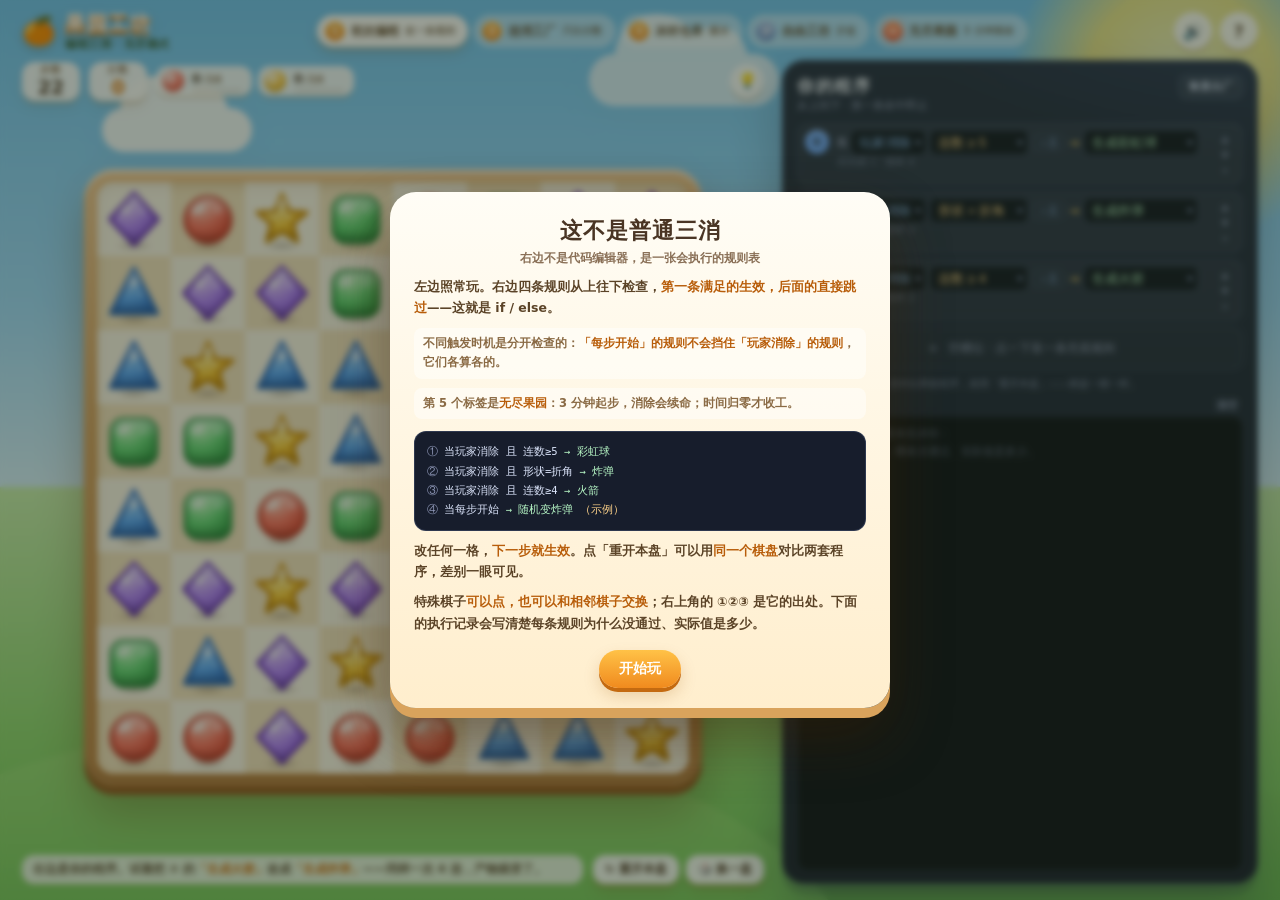
==== commit 2d8cc5ec: "feat: 编程三消新增 3 分钟无尽果园（/match3-program/）" ====
--- a/site/match3-program/index.html
+++ b/site/match3-program/index.html
@@ -4,7 +4,7 @@
 <meta charset="utf-8">
 <meta name="viewport" content="width=device-width, initial-scale=1, viewport-fit=cover">
 <meta name="theme-color" content="#6fc3f2">
-<title>果园工坊 · 编程三消</title>
+<title>果园工坊 · 编程三消 · 无尽</title>
 <link rel="icon" href="data:image/svg+xml,%3Csvg xmlns='http://www.w3.org/2000/svg' viewBox='0 0 100 100'%3E%3Crect width='100' height='100' rx='22' fill='%23fff3d6'/%3E%3Ccircle cx='32' cy='33' r='18' fill='%23ff6b5b'/%3E%3Cpath d='M67 12 l6.5 13.5 15 2.2 -10.9 10.6 2.6 15 -13.2 -7 -13.2 7 2.6 -15 -10.9 -10.6 15 -2.2z' fill='%23ffc93c'/%3E%3Crect x='18' y='60' width='26' height='26' rx='8' fill='%235fd97a'/%3E%3Cpath d='M68 57 l19 16 -19 16 -19 -16z' fill='%23b07cff'/%3E%3C/svg%3E">
 <link rel="stylesheet" href="css/base.css">
 <link rel="stylesheet" href="css/style.css">
@@ -28,7 +28,7 @@
       <span class="brand-mark">🍊</span>
       <div class="brand-tx">
         <h1>果园工坊</h1>
-        <p>编程三消 <i>·</i> 初版</p>
+        <p>编程三消 <i>·</i> 无尽模式</p>
       </div>
     </div>
     <nav id="levelTabs" class="level-tabs" aria-label="关卡"></nav>
@@ -43,7 +43,11 @@
     <!-- ================= 左：盘面 ================= -->
     <section class="play-col">
       <div class="hud">
-        <div class="hud-stat moves" id="movesBox"><span>步数</span><b id="hudMoves">22</b></div>
+        <div class="hud-stat moves" id="movesBox">
+          <span id="movesLabel">步数</span><b id="hudMoves">22</b>
+          <i id="timeFill" class="time-fill"></i>
+          <i id="timeGain" class="time-gain" aria-hidden="true"></i>
+        </div>
         <div class="hud-stat score"><span>分数</span><b id="hudScore">0</b></div>
         <div id="goalbar" class="goalbar"></div>
         <div class="hud-tools">
--- a/site/match3-program/css/style.css
+++ b/site/match3-program/css/style.css
@@ -395,3 +395,97 @@
     max-width: calc(100vw - 40px);
   }
 }
+
+/* ============================================================
+   无尽果园：3 分钟班次 / 续命 / 结算
+   ============================================================ */
+.lv-tab.endless .no {
+  background: linear-gradient(180deg, #ff9d6b, #e9502e);
+  font-size: 14px;
+  box-shadow: inset 0 1px 0 rgba(255,255,255,.55), 0 0 10px rgba(233,80,46,.35);
+}
+.lv-tab.endless.active {
+  background: #fff8ef;
+  box-shadow: 0 3px 0 rgba(190,90,30,.22), 0 6px 14px rgba(180,80,10,.18);
+}
+
+.hud-stat.moves { position: relative; overflow: visible; }
+.hud-stat.moves .time-fill {
+  display: none; position: absolute; left: 8px; right: 8px; bottom: 0;
+  height: 3px; border-radius: 99px; background: rgba(140,110,70,.2); overflow: hidden;
+}
+.hud-stat.moves.endless .time-fill { display: block; }
+.hud-stat.moves .time-fill::after {
+  content: ""; display: block; height: 100%; width: var(--tw, 100%);
+  border-radius: inherit; background: linear-gradient(90deg, #ffd166, #f08a1e);
+  transition: width .2s linear;
+}
+.hud-stat.moves.endless b { color: #d85a18; }
+.hud-stat.moves.endless.low { animation: clockLow 1s ease-in-out infinite; }
+.hud-stat.moves.endless.low b { color: var(--bad); }
+@keyframes clockLow {
+  50% { box-shadow: 0 3px 0 rgba(150,105,40,.24), 0 0 0 4px rgba(216,86,60,.16); }
+}
+.hud-stat.moves.gain { animation: clockGain .6s ease-out; }
+@keyframes clockGain {
+  0% { transform: translateY(0) scale(1); }
+  25% { transform: translateY(-3px) scale(1.06); background: #e7ffd9; }
+  100% { transform: translateY(0) scale(1); }
+}
+.time-gain {
+  position: absolute; left: 50%; top: -8px; z-index: 12;
+  transform: translate(-50%, -100%);
+  font-style: normal; font-size: 13px; font-weight: 900; color: #2f9e45;
+  text-shadow: 0 1px 0 #fff, 0 2px 6px rgba(40,100,30,.22);
+  white-space: nowrap; opacity: 0; pointer-events: none;
+}
+.time-gain.show { animation: timeGainPop .95s cubic-bezier(.2, 1.3, .4, 1) forwards; }
+@keyframes timeGainPop {
+  0% { opacity: 0; transform: translate(-50%, -70%) scale(.7); }
+  20% { opacity: 1; transform: translate(-50%, -110%) scale(1.08); }
+  70% { opacity: 1; transform: translate(-50%, -145%) scale(1); }
+  100% { opacity: 0; transform: translate(-50%, -185%) scale(.95); }
+}
+
+.goal.endless { background: rgba(255,255,255,.92); }
+.goal.endless .dot {
+  background: linear-gradient(160deg, #ffbd5c, #f08a1e);
+  color: #fff; font-size: 16px; font-weight: 900;
+  box-shadow: inset 0 1px 0 rgba(255,255,255,.6), 0 0 0 2px rgba(255,255,255,.5);
+}
+.goal.endless .gtext { min-width: 104px; }
+.goal.endless .gline { gap: 3px; font-size: 11.5px; }
+.goal.endless .gline i { font-size: 10px; }
+.goal.endless .gline b { color: #c96c10; }
+.goal.endless .gbar i { background: linear-gradient(90deg, #ffd166, #f08a1e); }
+.goal.endless.record { background: #e9ffdc; }
+.goal.endless.record .gline b { color: #2f9e45; }
+.goal.endless.record .gbar i { background: linear-gradient(90deg, #7ee787, #2f9e45); }
+
+.dialog.endless h2 { color: #e07a10; }
+.dialog.endless .scoreline { margin-top: 12px; }
+.dialog.endless .scoreline b { color: #c96c10; font-size: 24px; }
+.endless-stats {
+  display: grid; grid-template-columns: repeat(3, 1fr); gap: 6px;
+  margin: 12px 0 4px;
+}
+.endless-stats div {
+  background: rgba(255,255,255,.55); border-radius: 11px; padding: 7px 3px;
+}
+.endless-stats b { display: block; font-size: 18px; line-height: 1.2; color: #c96c10; font-variant-numeric: tabular-nums; }
+.endless-stats span { display: block; margin-top: 2px; font-size: 9.5px; color: var(--ink-2); font-weight: 700; }
+.dialog .tip.newbest { color: #2f9e45; font-weight: 900; }
+
+.log-time {
+  display: flex; align-items: baseline; gap: 5px; flex-wrap: wrap;
+  margin-top: 2px; color: #9fe7b0; font-weight: 700;
+}
+.log-time b { color: #6ee7a0; font-size: 12px; }
+.log-time span { color: #5f7f6b; font-size: 9.5px; }
+
+@media (max-width: 520px) {
+  .goal.endless .gtext { min-width: 72px; }
+  .goal.endless .gline { font-size: 10.5px; }
+  .endless-stats b { font-size: 16px; }
+  .hud-stat.moves.endless b { font-size: 18px; }
+}
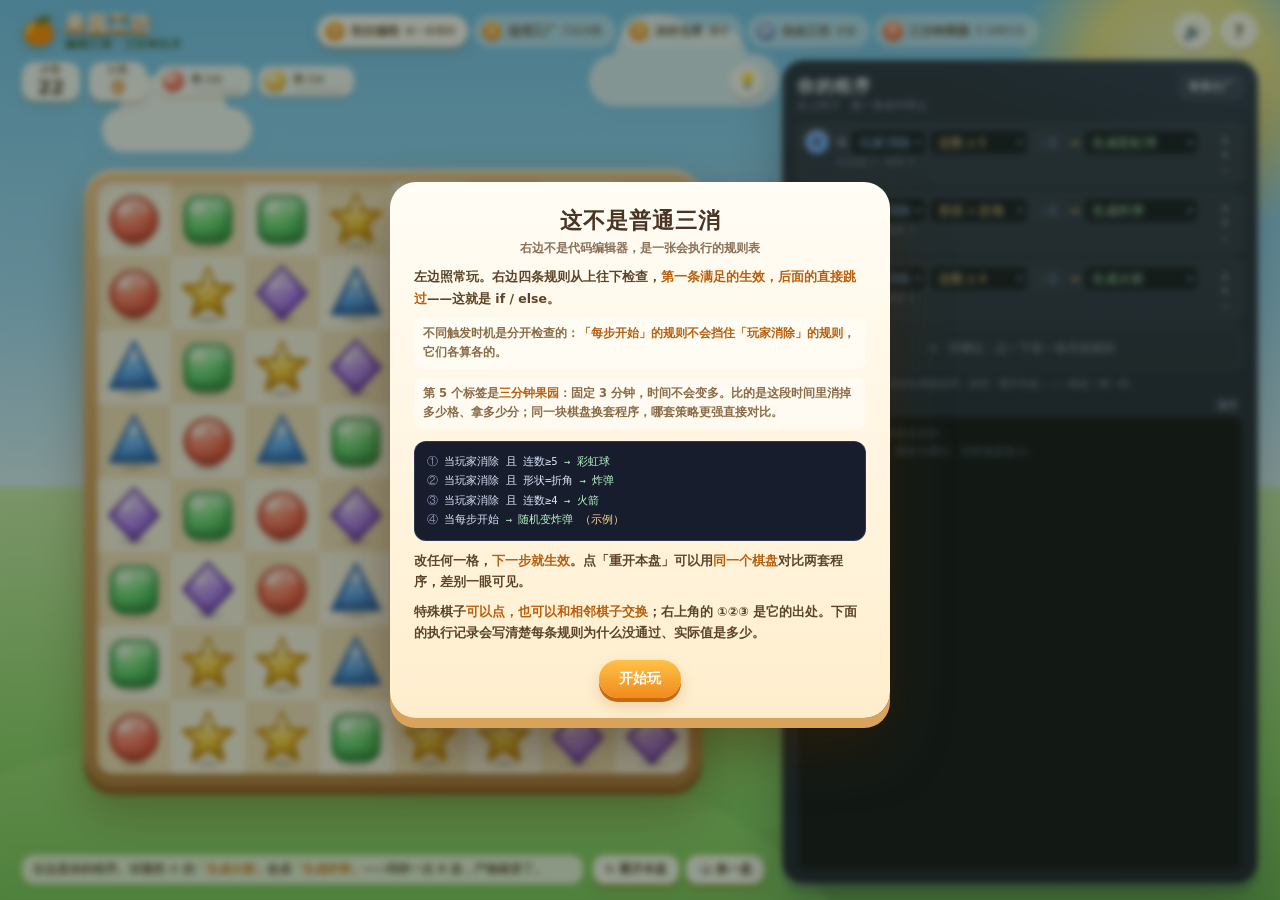
==== commit a77de382: "feat: 编程三消无尽改为固定 3 分钟计分（/match3-program/）" ====
--- a/site/match3-program/index.html
+++ b/site/match3-program/index.html
@@ -4,7 +4,7 @@
 <meta charset="utf-8">
 <meta name="viewport" content="width=device-width, initial-scale=1, viewport-fit=cover">
 <meta name="theme-color" content="#6fc3f2">
-<title>果园工坊 · 编程三消 · 无尽</title>
+<title>果园工坊 · 编程三消 · 三分钟无尽</title>
 <link rel="icon" href="data:image/svg+xml,%3Csvg xmlns='http://www.w3.org/2000/svg' viewBox='0 0 100 100'%3E%3Crect width='100' height='100' rx='22' fill='%23fff3d6'/%3E%3Ccircle cx='32' cy='33' r='18' fill='%23ff6b5b'/%3E%3Cpath d='M67 12 l6.5 13.5 15 2.2 -10.9 10.6 2.6 15 -13.2 -7 -13.2 7 2.6 -15 -10.9 -10.6 15 -2.2z' fill='%23ffc93c'/%3E%3Crect x='18' y='60' width='26' height='26' rx='8' fill='%235fd97a'/%3E%3Cpath d='M68 57 l19 16 -19 16 -19 -16z' fill='%23b07cff'/%3E%3C/svg%3E">
 <link rel="stylesheet" href="css/base.css">
 <link rel="stylesheet" href="css/style.css">
@@ -28,7 +28,7 @@
       <span class="brand-mark">🍊</span>
       <div class="brand-tx">
         <h1>果园工坊</h1>
-        <p>编程三消 <i>·</i> 无尽模式</p>
+        <p>编程三消 <i>·</i> 三分钟无尽</p>
       </div>
     </div>
     <nav id="levelTabs" class="level-tabs" aria-label="关卡"></nav>
@@ -46,7 +46,6 @@
         <div class="hud-stat moves" id="movesBox">
           <span id="movesLabel">步数</span><b id="hudMoves">22</b>
           <i id="timeFill" class="time-fill"></i>
-          <i id="timeGain" class="time-gain" aria-hidden="true"></i>
         </div>
         <div class="hud-stat score"><span>分数</span><b id="hudScore">0</b></div>
         <div id="goalbar" class="goalbar"></div>
--- a/site/match3-program/css/style.css
+++ b/site/match3-program/css/style.css
@@ -397,11 +397,12 @@
 }
 
 /* ============================================================
-   无尽果园：3 分钟班次 / 续命 / 结算
+   三分钟果园：固定 3 分钟 / 比消除 / 策略榜
    ============================================================ */
 .lv-tab.endless .no {
   background: linear-gradient(180deg, #ff9d6b, #e9502e);
-  font-size: 14px;
+  font-size: 12px;
+  letter-spacing: -0.5px;
   box-shadow: inset 0 1px 0 rgba(255,255,255,.55), 0 0 10px rgba(233,80,46,.35);
 }
 .lv-tab.endless.active {
@@ -420,72 +421,84 @@
   border-radius: inherit; background: linear-gradient(90deg, #ffd166, #f08a1e);
   transition: width .2s linear;
 }
-.hud-stat.moves.endless b { color: #d85a18; }
+.hud-stat.moves.endless b { color: #d85a18; font-variant-numeric: tabular-nums; }
 .hud-stat.moves.endless.low { animation: clockLow 1s ease-in-out infinite; }
 .hud-stat.moves.endless.low b { color: var(--bad); }
 @keyframes clockLow {
   50% { box-shadow: 0 3px 0 rgba(150,105,40,.24), 0 0 0 4px rgba(216,86,60,.16); }
 }
-.hud-stat.moves.gain { animation: clockGain .6s ease-out; }
-@keyframes clockGain {
-  0% { transform: translateY(0) scale(1); }
-  25% { transform: translateY(-3px) scale(1.06); background: #e7ffd9; }
-  100% { transform: translateY(0) scale(1); }
-}
-.time-gain {
-  position: absolute; left: 50%; top: -8px; z-index: 12;
-  transform: translate(-50%, -100%);
-  font-style: normal; font-size: 13px; font-weight: 900; color: #2f9e45;
-  text-shadow: 0 1px 0 #fff, 0 2px 6px rgba(40,100,30,.22);
-  white-space: nowrap; opacity: 0; pointer-events: none;
-}
-.time-gain.show { animation: timeGainPop .95s cubic-bezier(.2, 1.3, .4, 1) forwards; }
-@keyframes timeGainPop {
-  0% { opacity: 0; transform: translate(-50%, -70%) scale(.7); }
-  20% { opacity: 1; transform: translate(-50%, -110%) scale(1.08); }
-  70% { opacity: 1; transform: translate(-50%, -145%) scale(1); }
-  100% { opacity: 0; transform: translate(-50%, -185%) scale(.95); }
-}
 
 .goal.endless { background: rgba(255,255,255,.92); }
 .goal.endless .dot {
   background: linear-gradient(160deg, #ffbd5c, #f08a1e);
-  color: #fff; font-size: 16px; font-weight: 900;
+  color: #fff; font-size: 15px; font-weight: 900;
   box-shadow: inset 0 1px 0 rgba(255,255,255,.6), 0 0 0 2px rgba(255,255,255,.5);
 }
 .goal.endless .gtext { min-width: 104px; }
 .goal.endless .gline { gap: 3px; font-size: 11.5px; }
-.goal.endless .gline i { font-size: 10px; }
+.goal.endless .gline i { font-size: 9.5px; }
 .goal.endless .gline b { color: #c96c10; }
+.goal.endless .gsub { margin-top: 1px; font-size: 9.5px; font-weight: 700; color: #96703c; }
+.goal.endless .gsub b { color: #b8610a; }
+.goal.endless .gbar { margin-top: 3px; }
 .goal.endless .gbar i { background: linear-gradient(90deg, #ffd166, #f08a1e); }
 .goal.endless.record { background: #e9ffdc; }
 .goal.endless.record .gline b { color: #2f9e45; }
+.goal.endless.record .gline i { color: #2f9e45; font-weight: 900; }
 .goal.endless.record .gbar i { background: linear-gradient(90deg, #7ee787, #2f9e45); }
 
 .dialog.endless h2 { color: #e07a10; }
 .dialog.endless .scoreline { margin-top: 12px; }
 .dialog.endless .scoreline b { color: #c96c10; font-size: 24px; }
+.dialog.endless .grade {
+  display: inline-block; margin-left: 6px; padding: 1px 8px; border-radius: 8px;
+  font-size: 12px; font-weight: 900; color: #fff; vertical-align: 2px;
+  background: linear-gradient(160deg, #b8b0a4, #837a6c);
+}
+.dialog.endless .grade.gS { background: linear-gradient(160deg, #ffd166, #e8890c); box-shadow: 0 0 0 2px rgba(255,209,102,.35); }
+.dialog.endless .grade.gA { background: linear-gradient(160deg, #7ee787, #2f9e45); }
+.dialog.endless .grade.gB { background: linear-gradient(160deg, #6fc3f2, #2b7fc4); }
+.dialog.endless .grade.gC { background: linear-gradient(160deg, #c084fc, #7c4dcc); }
+.dialog.endless .gradeline { margin-top: 3px; font-size: 10.5px; font-weight: 800; color: #8a6a44; }
 .endless-stats {
-  display: grid; grid-template-columns: repeat(3, 1fr); gap: 6px;
+  display: grid; grid-template-columns: repeat(4, 1fr); gap: 5px;
   margin: 12px 0 4px;
 }
 .endless-stats div {
-  background: rgba(255,255,255,.55); border-radius: 11px; padding: 7px 3px;
-}
-.endless-stats b { display: block; font-size: 18px; line-height: 1.2; color: #c96c10; font-variant-numeric: tabular-nums; }
-.endless-stats span { display: block; margin-top: 2px; font-size: 9.5px; color: var(--ink-2); font-weight: 700; }
+  background: rgba(255,255,255,.55); border-radius: 11px; padding: 7px 2px;
+}
+.endless-stats b { display: block; font-size: 17px; line-height: 1.2; color: #c96c10; font-variant-numeric: tabular-nums; }
+.endless-stats span { display: block; margin-top: 2px; font-size: 9px; color: var(--ink-2); font-weight: 700; }
 .dialog .tip.newbest { color: #2f9e45; font-weight: 900; }
 
-.log-time {
+.progboard {
+  margin-top: 7px; padding: 7px 9px 6px; border-radius: 11px;
+  background: rgba(255,255,255,.5); text-align: left;
+}
+.pb-title { font-size: 9.5px; font-weight: 900; color: #a07a4a; letter-spacing: .03em; }
+.pb-row {
+  display: flex; align-items: baseline; gap: 6px; margin-top: 4px;
+  font-size: 10px; font-weight: 700; color: #6b5636;
+}
+.pb-row i { flex: none; width: 13px; font-style: normal; font-weight: 900; color: #c96c10; }
+.pb-row .nm { flex: 1; min-width: 0; overflow: hidden; text-overflow: ellipsis; white-space: nowrap; }
+.pb-row b { flex: none; font-variant-numeric: tabular-nums; color: #c96c10; }
+.pb-row .cl { flex: none; font-size: 8.5px; color: #9a7a4a; font-variant-numeric: tabular-nums; }
+.pb-row.cur { background: rgba(255,209,102,.4); border-radius: 6px; padding: 2px 4px; margin: 2px -4px 0; }
+
+.log-clear {
   display: flex; align-items: baseline; gap: 5px; flex-wrap: wrap;
-  margin-top: 2px; color: #9fe7b0; font-weight: 700;
-}
-.log-time b { color: #6ee7a0; font-size: 12px; }
-.log-time span { color: #5f7f6b; font-size: 9.5px; }
+  margin-top: 2px; color: #ffe0a3; font-weight: 700;
+}
+.log-clear b { color: #ffd166; font-size: 12px; }
+.log-clear span { color: #8f98b8; font-size: 9.5px; }
 
 @media (max-width: 520px) {
-  .goal.endless .gtext { min-width: 72px; }
+  .goal.endless .gtext { min-width: 78px; }
   .goal.endless .gline { font-size: 10.5px; }
-  .endless-stats b { font-size: 16px; }
+  .goal.endless .gsub { font-size: 9px; }
+  .endless-stats b { font-size: 15px; }
+  .endless-stats span { font-size: 8.5px; }
   .hud-stat.moves.endless b { font-size: 18px; }
-}
+  .pb-row { font-size: 9.5px; }
+}
